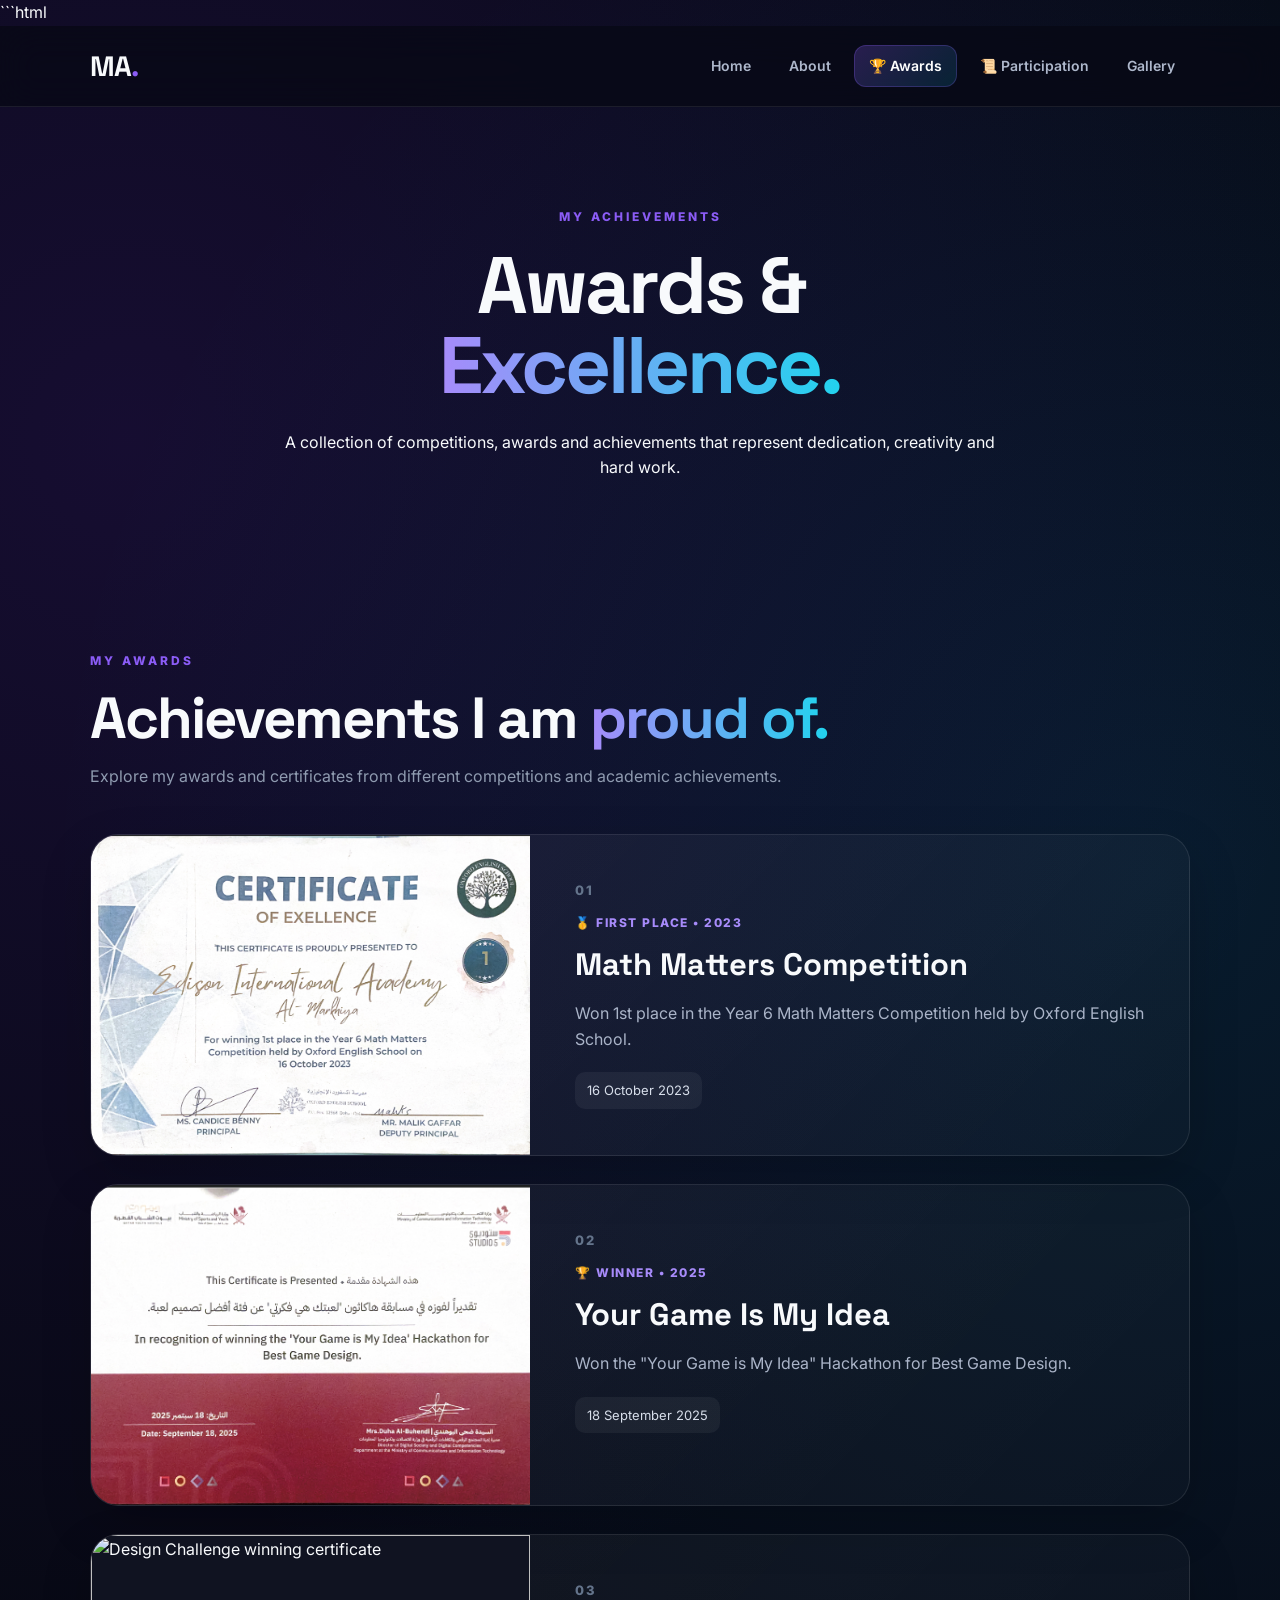
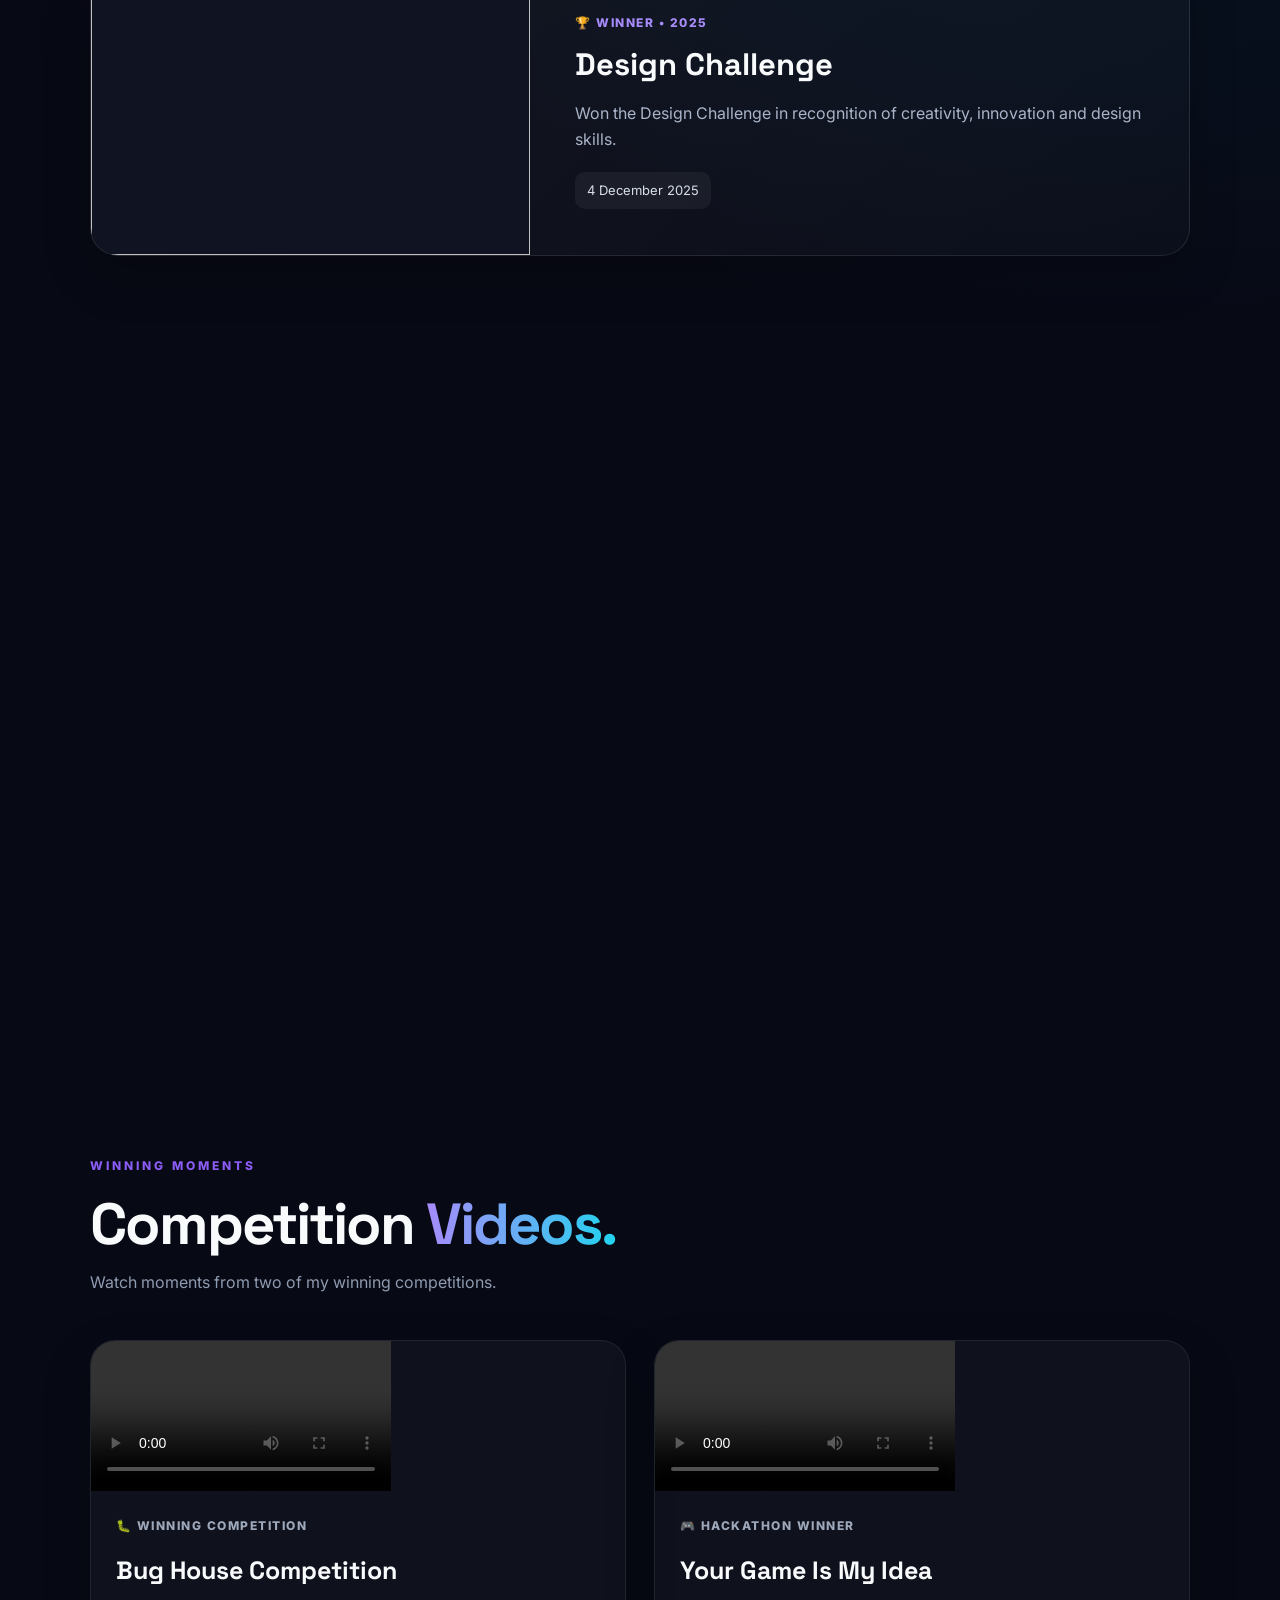
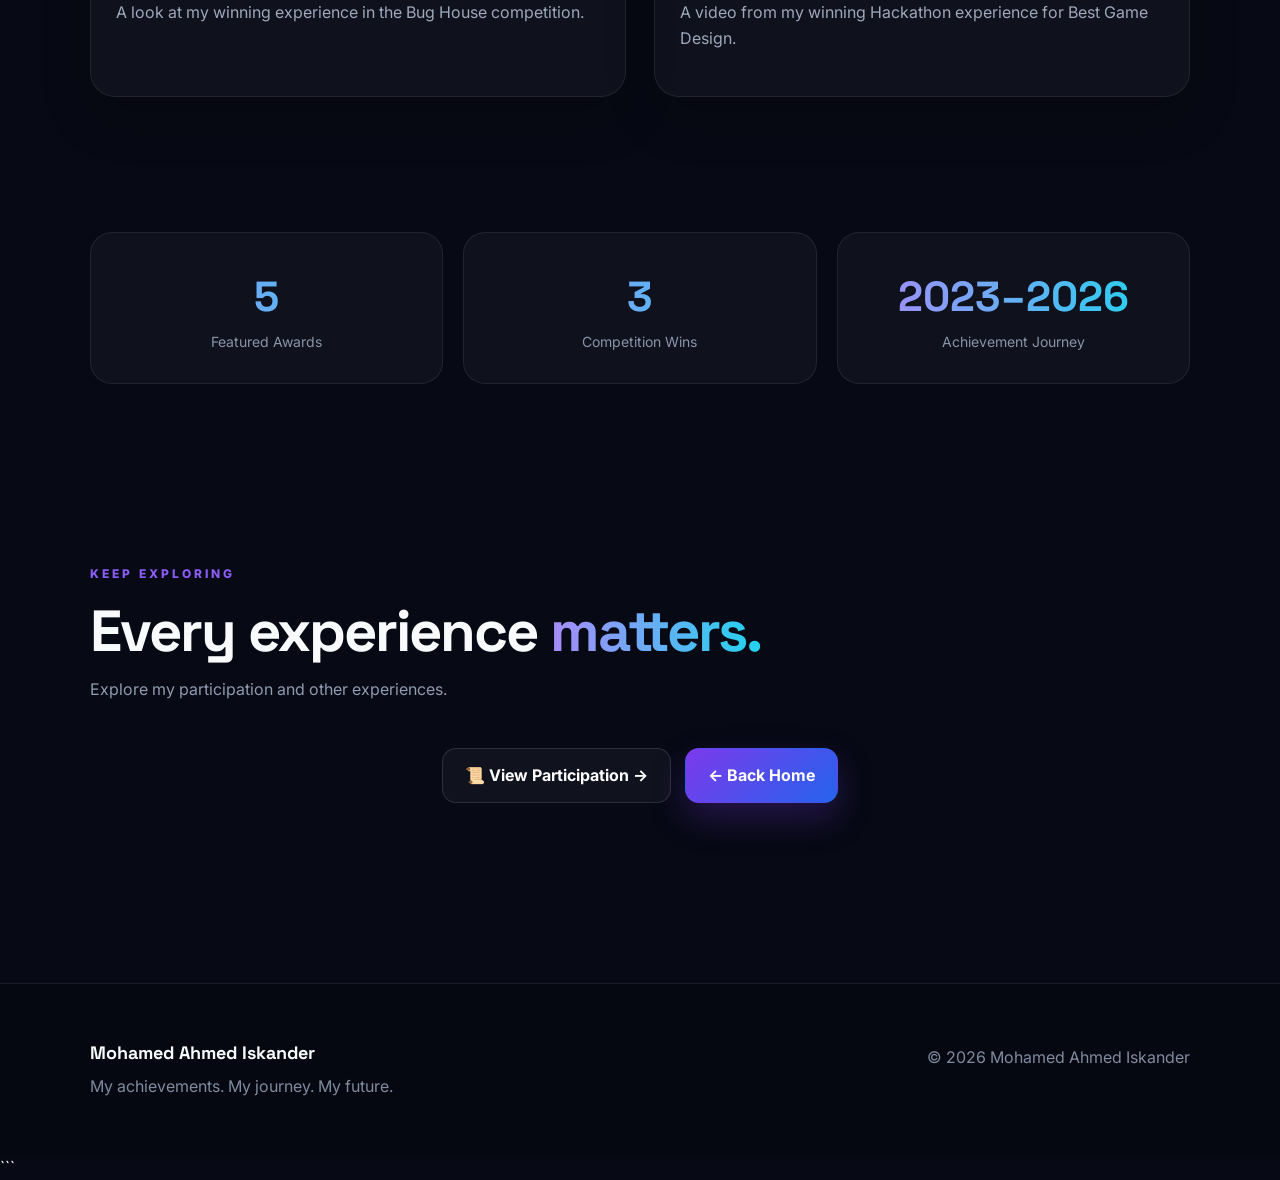
==== awards.html @ c9d1aa8b "Add files via upload" ====
```html
<!DOCTYPE html>
<html lang="en">

<head>

    <meta charset="UTF-8">

    <meta
        name="viewport"
        content="width=device-width, initial-scale=1.0"
    >

    <title>
        Mohamed Ahmed Iskander | Awards
    </title>

    <link rel="stylesheet" href="style.css">

</head>


<body>


    <!-- =====================================================
         NAVIGATION
    ====================================================== -->

    <nav class="navbar">

        <div class="logo">
            MA<span>.</span>
        </div>

        <div class="nav-links">

            <a href="index.html">
                Home
            </a>

            <a href="index.html#about">
                About
            </a>

            <a href="awards.html" class="active">
                🏆 Awards
            </a>

            <a href="participation.html">
                📜 Participation
            </a>

            <a href="index.html#gallery">
                Gallery
            </a>

        </div>

    </nav>



    <!-- =====================================================
         HERO
    ====================================================== -->

    <header class="page-hero">

        <div class="page-hero-content">

            <p class="eyebrow">
                MY ACHIEVEMENTS
            </p>

            <h1>
                Awards &
                <span>Excellence.</span>
            </h1>

            <p>
                A collection of competitions, awards and
                achievements that represent dedication,
                creativity and hard work.
            </p>

        </div>

    </header>



    <!-- =====================================================
         AWARDS
    ====================================================== -->

    <section class="section">

        <div class="section-heading">

            <p class="eyebrow">
                MY AWARDS
            </p>

            <h2>
                Achievements I am
                <span>proud of.</span>
            </h2>

            <p>
                Explore my awards and certificates from
                different competitions and academic achievements.
            </p>

        </div>



        <div class="achievement-list">


            <!-- =================================================
                 AWARD 01 — MATH MATTERS
            ================================================== -->

            <article class="achievement-card">

                <div class="achievement-image">

                    <img
                        src="images/maths winner.png"
                        alt="Math Matters First Place certificate"
                    >

                </div>


                <div class="achievement-info">

                    <p class="achievement-number">
                        01
                    </p>

                    <p class="achievement-tag">
                        🥇 FIRST PLACE • 2023
                    </p>

                    <h3>
                        Math Matters Competition
                    </h3>

                    <p class="desc">
                        Won 1st place in the Year 6
                        Math Matters Competition held
                        by Oxford English School.
                    </p>

                    <div class="date">
                        16 October 2023
                    </div>

                </div>

            </article>



            <!-- =================================================
                 AWARD 02 — HACKATHON
            ================================================== -->

            <article class="achievement-card">

                <div class="achievement-image">

                    <img
                        src="images/hackathon winning.png"
                        alt="Your Game Is My Idea Best Game Design certificate"
                    >

                </div>


                <div class="achievement-info">

                    <p class="achievement-number">
                        02
                    </p>

                    <p class="achievement-tag">
                        🏆 WINNER • 2025
                    </p>

                    <h3>
                        Your Game Is My Idea
                    </h3>

                    <p class="desc">
                        Won the "Your Game is My Idea"
                        Hackathon for Best Game Design.
                    </p>

                    <div class="date">
                        18 September 2025
                    </div>

                </div>

            </article>



            <!-- =================================================
                 AWARD 03 — DESIGN CHALLENGE
            ================================================== -->

            <article class="achievement-card">

                <div class="achievement-image">

                    <img
                        src="images/desighn challenge.png"
                        alt="Design Challenge winning certificate"
                    >

                </div>


                <div class="achievement-info">

                    <p class="achievement-number">
                        03
                    </p>

                    <p class="achievement-tag">
                        🏆 WINNER • 2025
                    </p>

                    <h3>
                        Design Challenge
                    </h3>

                    <p class="desc">
                        Won the Design Challenge in
                        recognition of creativity,
                        innovation and design skills.
                    </p>

                    <div class="date">
                        4 December 2025
                    </div>

                </div>

            </article>



            <!-- =================================================
                 AWARD 04 — MATHEMATICS EXCELLENCE
            ================================================== -->

            <article class="achievement-card">

                <div class="achievement-image">

                    <img
                        src="images/exelence in maths.png"
                        alt="Excellence in Mathematics certificate"
                    >

                </div>


                <div class="achievement-info">

                    <p class="achievement-number">
                        04
                    </p>

                    <p class="achievement-tag">
                        ⭐ EXCELLENCE • 2025–2026
                    </p>

                    <h3>
                        Excellence in Mathematics
                    </h3>

                    <p class="desc">
                        Certificate recognizing exceptional
                        skill, dedication and excellence in
                        Mathematics during the academic year
                        2025–2026.
                    </p>

                    <div class="date">
                        Academic Year 2025–2026
                    </div>

                </div>

            </article>



            <!-- =================================================
                 AWARD 05 — ENGLISH EXCELLENCE
            ================================================== -->

            <article class="achievement-card">

                <div class="achievement-image">

                    <img
                        src="images/exellence in english.jpg"
                        alt="Excellence in English certificate"
                    >

                </div>


                <div class="achievement-info">

                    <p class="achievement-number">
                        05
                    </p>

                    <p class="achievement-tag">
                        ⭐ EXCELLENCE • 2025–2026
                    </p>

                    <h3>
                        Excellence in English
                    </h3>

                    <p class="desc">
                        Certificate recognizing excellence,
                        dedication and achievement in English
                        during the academic year 2025–2026.
                    </p>

                    <div class="date">
                        Academic Year 2025–2026
                    </div>

                </div>

            </article>


        </div>

    </section>



    <!-- =====================================================
         WINNING COMPETITION VIDEOS
    ====================================================== -->

    <section class="section videos-section">

        <div class="section-heading">

            <p class="eyebrow">
                WINNING MOMENTS
            </p>

            <h2>
                Competition
                <span>Videos.</span>
            </h2>

            <p>
                Watch moments from two of my winning competitions.
            </p>

        </div>


        <div class="video-grid">


            <!-- =================================================
                 VIDEO 01 — BUG HOUSE
            ================================================== -->

            <article class="video-card">

                <div class="video-wrapper">

                    <video
                        controls
                        preload="metadata"
                        playsinline
                    >

                        <source
                            src="videos/bug-house.mp4"
                            type="video/mp4"
                        >

                        Your browser does not support HTML5 video.

                    </video>

                </div>


                <div class="video-info">

                    <p class="achievement-tag">
                        🐛 WINNING COMPETITION
                    </p>

                    <h3>
                        Bug House Competition
                    </h3>

                    <p class="desc">
                        A look at my winning experience in
                        the Bug House competition.
                    </p>

                </div>

            </article>



            <!-- =================================================
                 VIDEO 02 — HACKATHON
            ================================================== -->

            <article class="video-card">

                <div class="video-wrapper">

                    <video
                        controls
                        preload="metadata"
                        playsinline
                    >

                        <source
                            src="videos/hackathon.mp4"
                            type="video/mp4"
                        >

                        Your browser does not support HTML5 video.

                    </video>

                </div>


                <div class="video-info">

                    <p class="achievement-tag">
                        🎮 HACKATHON WINNER
                    </p>

                    <h3>
                        Your Game Is My Idea
                    </h3>

                    <p class="desc">
                        A video from my winning Hackathon
                        experience for Best Game Design.
                    </p>

                </div>

            </article>


        </div>

    </section>



    <!-- =====================================================
         ACHIEVEMENT SUMMARY
    ====================================================== -->

    <section class="stats-section">

        <div class="stat">

            <strong>
                5
            </strong>

            <span>
                Featured Awards
            </span>

        </div>


        <div class="stat">

            <strong>
                3
            </strong>

            <span>
                Competition Wins
            </span>

        </div>


        <div class="stat">

            <strong>
                2023–2026
            </strong>

            <span>
                Achievement Journey
            </span>

        </div>

    </section>



    <!-- =====================================================
         CALL TO ACTION
    ====================================================== -->

    <section class="section">

        <div class="section-heading">

            <p class="eyebrow">
                KEEP EXPLORING
            </p>

            <h2>
                Every experience
                <span>matters.</span>
            </h2>

            <p>
                Explore my participation and other experiences.
            </p>

        </div>


        <div class="center-button">

            <a
                href="participation.html"
                class="btn secondary"
            >
                📜 View Participation →
            </a>

            <a
                href="index.html"
                class="btn primary"
            >
                ← Back Home
            </a>

        </div>

    </section>



    <!-- =====================================================
         FOOTER
    ====================================================== -->

    <footer>

        <div>

            <strong>
                Mohamed Ahmed Iskander
            </strong>

            <p>
                My achievements. My journey. My future.
            </p>

        </div>


        <div>

            <p>
                © 2026 Mohamed Ahmed Iskander
            </p>

        </div>

    </footer>



    <!-- =====================================================
         JAVASCRIPT
    ====================================================== -->

    <script src="script.js"></script>


</body>

</html>
```
---- style.css ----
/* =====================================================
   MOHAMED AHMED ISKANDER
   ACHIEVEMENT PORTFOLIO
===================================================== */

@import url('https://fonts.googleapis.com/css2?family=Inter:wght@400;500;600;700;800&family=Space+Grotesk:wght@500;600;700&display=swap');


/* =====================================================
   RESET
===================================================== */

* {
    margin: 0;
    padding: 0;
    box-sizing: border-box;
}

html {
    scroll-behavior: smooth;
}

body {
    font-family: "Inter", sans-serif;
    background:
        radial-gradient(
            circle at 10% 10%,
            rgba(91, 33, 182, 0.18),
            transparent 30%
        ),
        radial-gradient(
            circle at 90% 20%,
            rgba(14, 165, 233, 0.12),
            transparent 30%
        ),
        #070914;

    color: #f8fafc;
    line-height: 1.6;
    overflow-x: hidden;
}


/* =====================================================
   SELECTION
===================================================== */

::selection {
    background: #8b5cf6;
    color: white;
}


/* =====================================================
   SCROLLBAR
===================================================== */

::-webkit-scrollbar {
    width: 10px;
}

::-webkit-scrollbar-track {
    background: #070914;
}

::-webkit-scrollbar-thumb {
    background: linear-gradient(
        #8b5cf6,
        #06b6d4
    );

    border-radius: 20px;
}


/* =====================================================
   NAVIGATION
===================================================== */

.navbar {
    position: sticky;
    top: 0;
    z-index: 1000;

    width: 100%;

    display: flex;
    justify-content: space-between;
    align-items: center;

    padding: 18px 7%;

    background: rgba(7, 9, 20, 0.75);

    backdrop-filter: blur(18px);
    -webkit-backdrop-filter: blur(18px);

    border-bottom: 1px solid rgba(255, 255, 255, 0.08);
}


.logo {
    font-family: "Space Grotesk", sans-serif;

    font-size: 28px;
    font-weight: 800;

    letter-spacing: -1px;
}


.logo span {
    color: #8b5cf6;
}


.nav-links {
    display: flex;
    align-items: center;

    gap: 8px;
}


.nav-links a {
    color: #aeb8cc;

    text-decoration: none;

    padding: 10px 15px;

    border-radius: 12px;

    font-size: 14px;
    font-weight: 600;

    transition: 0.3s ease;
}


.nav-links a:hover {
    color: white;

    background: rgba(139, 92, 246, 0.12);

    transform: translateY(-2px);
}


.nav-links a.active {
    color: white;

    background:
        linear-gradient(
            135deg,
            rgba(139, 92, 246, 0.25),
            rgba(6, 182, 212, 0.15)
        );

    box-shadow:
        inset 0 0 0 1px
        rgba(139, 92, 246, 0.25);
}


/* =====================================================
   HERO
===================================================== */

.hero {
    min-height: 88vh;

    display: grid;

    grid-template-columns:
        1.15fr
        0.85fr;

    align-items: center;

    gap: 70px;

    padding: 90px 7%;

    position: relative;
}


.hero::before {
    content: "";

    position: absolute;

    width: 450px;
    height: 450px;

    background: #8b5cf6;

    filter: blur(180px);

    opacity: 0.12;

    top: 10%;
    left: -150px;

    pointer-events: none;
}


.hero-text {
    position: relative;

    z-index: 2;
}


.eyebrow {
    color: #8b5cf6;

    font-size: 12px;
    font-weight: 800;

    letter-spacing: 3px;

    text-transform: uppercase;

    margin-bottom: 18px;
}


.hero h1 {
    font-family: "Space Grotesk", sans-serif;

    font-size: clamp(
        50px,
        7vw,
        92px
    );

    line-height: 0.98;

    letter-spacing: -4px;

    margin-bottom: 30px;
}


.hero h1 span,
.page-hero h1 span,
.section-heading h2 span {
    background:
        linear-gradient(
            90deg,
            #a78bfa,
            #22d3ee
        );

    -webkit-background-clip: text;
    background-clip: text;

    color: transparent;
}


.hero-description {
    max-width: 650px;

    color: #aab4c8;

    font-size: 18px;

    margin-bottom: 35px;
}


.hero-buttons {
    display: flex;

    gap: 14px;

    flex-wrap: wrap;
}


/* =====================================================
   BUTTONS
===================================================== */

.btn {
    display: inline-flex;

    align-items: center;
    justify-content: center;

    padding: 14px 22px;

    border-radius: 14px;

    text-decoration: none;

    font-weight: 700;

    transition: 0.3s ease;

    border: 1px solid transparent;
}


.btn.primary {
    color: white;

    background:
        linear-gradient(
            135deg,
            #7c3aed,
            #2563eb
        );

    box-shadow:
        0 15px 35px
        rgba(124, 58, 237, 0.25);
}


.btn.primary:hover {
    transform: translateY(-4px);

    box-shadow:
        0 20px 45px
        rgba(124, 58, 237, 0.4);
}


.btn.secondary {
    color: white;

    background:
        rgba(255, 255, 255, 0.04);

    border-color:
        rgba(255, 255, 255, 0.12);
}


.btn.secondary:hover {
    background:
        rgba(255, 255, 255, 0.09);

    transform: translateY(-4px);
}


/* =====================================================
   HERO IMAGE
===================================================== */

.hero-image {
    display: flex;

    justify-content: center;
}


.image-placeholder {
    width: min(
        390px,
        100%
    );

    aspect-ratio: 4 / 5;

    display: flex;

    flex-direction: column;

    justify-content: center;

    align-items: center;

    text-align: center;

    border-radius: 35px;

    background:
        linear-gradient(
            145deg,
            rgba(139, 92, 246, 0.18),
            rgba(6, 182, 212, 0.08)
        );

    border:
        1px solid
        rgba(255, 255, 255, 0.12);

    box-shadow:
        0 30px 80px
        rgba(0, 0, 0, 0.35);

    animation:
        floating 5s ease-in-out infinite;

    overflow: hidden;
}


.image-placeholder span {
    font-size: 18px;

    font-weight: 800;
}


.image-placeholder small {
    margin-top: 8px;

    color: #8f9bb0;
}


@keyframes floating {

    0%,
    100% {
        transform: translateY(0);
    }

    50% {
        transform: translateY(-12px);
    }

}


/* =====================================================
   PAGE HERO
===================================================== */

.page-hero {
    text-align: center;

    max-width: 900px;

    margin: auto;

    padding:
        100px
        7%
        70px;
}


.page-hero h1 {
    font-family: "Space Grotesk", sans-serif;

    font-size:
        clamp(
            45px,
            7vw,
            80px
        );

    line-height: 1;

    letter-spacing: -3px;

    margin-bottom: 25px;
}


.page-hero > p:last-child {
    color: #aab4c8;

    max-width: 650px;

    margin: auto;

    font-size: 17px;
}


/* =====================================================
   SECTIONS
===================================================== */

.section {
    width: min(
        1200px,
        86%
    );

    margin: auto;

    padding: 100px 0;
}


.section-heading {
    margin-bottom: 45px;
}


.section-heading h2 {
    font-family: "Space Grotesk", sans-serif;

    font-size:
        clamp(
            36px,
            5vw,
            58px
        );

    line-height: 1.05;

    letter-spacing: -2px;

    margin-bottom: 15px;
}


.section-heading > p:last-child {
    color: #8f9bb0;
}


/* =====================================================
   ABOUT
===================================================== */

.about-content {
    display: grid;

    grid-template-columns:
        0.75fr
        1.25fr;

    gap: 60px;

    align-items: center;
}


.about-photo .image-placeholder {
    width: 100%;

    max-width: 400px;
}


.about-text h3 {
    font-family:
        "Space Grotesk",
        sans-serif;

    font-size: 30px;

    margin-bottom: 20px;
}


.about-text p {
    color: #aab4c8;

    margin-bottom: 17px;

    font-size: 16px;
}


/* =====================================================
   STATS
===================================================== */

.stats-section {
    width: 86%;

    max-width: 1200px;

    margin: auto;

    display: grid;

    grid-template-columns:
        repeat(
            3,
            1fr
        );

    gap: 20px;

    padding:
        35px
        0
        80px;
}


.stat {
    padding: 30px;

    border-radius: 22px;

    background:
        rgba(255, 255, 255, 0.035);

    border:
        1px solid
        rgba(255, 255, 255, 0.08);

    text-align: center;

    transition: 0.3s ease;
}


.stat:hover {
    transform: translateY(-7px);

    border-color:
        rgba(139, 92, 246, 0.4);

    background:
        rgba(139, 92, 246, 0.07);
}


.stat strong {
    display: block;

    font-family:
        "Space Grotesk",
        sans-serif;

    font-size: 42px;

    background:
        linear-gradient(
            90deg,
            #a78bfa,
            #22d3ee
        );

    -webkit-background-clip: text;
    background-clip: text;

    color: transparent;
}


.stat span {
    color: #8995aa;

    font-size: 14px;
}


/* =====================================================
   ACHIEVEMENT CARDS
===================================================== */

.achievement-list {
    display: grid;

    gap: 28px;
}


.achievement-card {
    display: grid;

    grid-template-columns:
        0.8fr
        1.2fr;

    overflow: hidden;

    border-radius: 28px;

    background:
        linear-gradient(
            135deg,
            rgba(255, 255, 255, 0.055),
            rgba(255, 255, 255, 0.02)
        );

    border:
        1px solid
        rgba(255, 255, 255, 0.09);

    transition: 0.4s ease;

    box-shadow:
        0 20px 50px
        rgba(0, 0, 0, 0.18);
}


.achievement-card:hover {
    transform: translateY(-8px);

    border-color:
        rgba(139, 92, 246, 0.35);

    box-shadow:
        0 30px 70px
        rgba(0, 0, 0, 0.3);
}


.achievement-image {
    min-height: 320px;

    overflow: hidden;

    background: #101321;
}


.achievement-image img {
    width: 100%;
    height: 100%;

    display: block;

    object-fit: cover;

    cursor: zoom-in;

    transition: 0.6s ease;
}


.achievement-card:hover
.achievement-image img {
    transform: scale(1.05);
}


.achievement-info {
    padding: 45px;
}


.achievement-number {
    color: #64748b;

    font-size: 13px;

    font-weight: 800;

    letter-spacing: 2px;

    margin-bottom: 12px;
}


.achievement-tag {
    color: #a78bfa;

    font-size: 12px;

    font-weight: 800;

    letter-spacing: 1.5px;

    margin-bottom: 15px;
}


.achievement-info h3 {
    font-family:
        "Space Grotesk",
        sans-serif;

    font-size: 31px;

    line-height: 1.15;

    margin-bottom: 18px;
}


.desc {
    color: #aab4c8;

    margin-bottom: 20px;
}


.date {
    display: inline-block;

    color: #d7deea;

    font-size: 13px;

    padding: 8px 12px;

    border-radius: 10px;

    background:
        rgba(255, 255, 255, 0.05);
}


.prize {
    display: inline-block;

    margin: 5px 0 15px;

    padding: 10px 14px;

    border-radius: 12px;

    background:
        rgba(139, 92, 246, 0.12);

    color: #c4b5fd;

    font-weight: 800;

    font-size: 13px;
}


.source-link {
    display: inline-block;

    margin-top: 20px;

    color: #67e8f9;

    text-decoration: none;

    font-weight: 700;

    font-size: 14px;
}


.source-link:hover {
    text-decoration: underline;
}


/* =====================================================
   CERTIFICATES
===================================================== */

.certificate-grid {
    display: grid;

    grid-template-columns:
        repeat(
            2,
            1fr
        );

    gap: 25px;
}


.certificate-card {
    overflow: hidden;

    border-radius: 24px;

    background:
        rgba(255, 255, 255, 0.035);

    border:
        1px solid
        rgba(255, 255, 255, 0.08);

    transition: 0.4s ease;
}


.certificate-card:hover {
    transform: translateY(-8px);

    border-color:
        rgba(34, 211, 238, 0.3);
}


.certificate-card img {
    width: 100%;

    height: 360px;

    object-fit: cover;

    display: block;

    cursor: zoom-in;

    transition: 0.5s ease;
}


.certificate-card:hover img {
    transform: scale(1.04);
}


.certificate-info {
    padding: 22px;
}


.certificate-info p {
    color: #8b5cf6;

    font-size: 13px;

    font-weight: 700;

    margin-bottom: 8px;
}


.certificate-info h3 {
    font-family:
        "Space Grotesk",
        sans-serif;

    font-size: 21px;
}


/* =====================================================
   VIDEOS
===================================================== */

.video-grid {
    display: grid;

    grid-template-columns:
        repeat(
            2,
            1fr
        );

    gap: 28px;
}


.video-card {
    overflow: hidden;

    border-radius: 25px;

    background:
        rgba(255, 255, 255, 0.035);

    border:
        1px solid
        rgba(255, 255, 255, 0.08);

    transition: 0.4s ease;

    box-shadow:
        0 20px 50px
        rgba(0, 0, 0, 0.18);
}


.video-card:hover {
    transform: translateY(-8px);

    border-color:
        rgba(139, 92, 246, 0.35);

    box-shadow:
        0 30px 70px
        rgba(0, 0, 0, 0.3);
}


.video-container {
    background: #000;

    aspect-ratio: 16 / 9;

    overflow: hidden;
}


.video-container video {
    width: 100%;
    height: 100%;

    display: block;

    object-fit: cover;
}


.video-info {
    padding: 25px;
}


.video-info h3 {
    font-family:
        "Space Grotesk",
        sans-serif;

    font-size: 25px;

    margin-bottom: 10px;
}


.video-info p {
    color: #9da8bb;
}


/* =====================================================
   PARTICIPATION PREVIEW
===================================================== */

.preview-grid {
    display: grid;

    grid-template-columns:
        repeat(
            3,
            1fr
        );

    gap: 22px;
}


.preview-card {
    overflow: hidden;

    border-radius: 22px;

    background:
        rgba(255, 255, 255, 0.035);

    border:
        1px solid
        rgba(255, 255, 255, 0.08);

    transition: 0.4s ease;
}


.preview-card:hover {
    transform: translateY(-8px);

    border-color:
        rgba(6, 182, 212, 0.35);
}


.preview-image {
    height: 280px;

    overflow: hidden;
}


.preview-image img {
    width: 100%;
    height: 100%;

    object-fit: cover;

    display: block;

    cursor: zoom-in;

    transition: 0.5s ease;
}


.preview-card:hover
.preview-image img {
    transform: scale(1.06);
}


.preview-content {
    padding: 20px;
}


.preview-content p {
    color: #22d3ee;

    font-size: 12px;

    font-weight: 800;

    letter-spacing: 1px;
}


.preview-content h3 {
    font-family:
        "Space Grotesk",
        sans-serif;

    margin-top: 7px;
}


/* =====================================================
   GALLERY
===================================================== */

.gallery-grid {
    display: grid;

    grid-template-columns:
        repeat(
            4,
            1fr
        );

    gap: 16px;
}


.gallery-item {
    height: 280px;

    overflow: hidden;

    border-radius: 20px;

    border:
        1px solid
        rgba(255, 255, 255, 0.08);

    background: #101321;
}


.gallery-item img {
    width: 100%;
    height: 100%;

    object-fit: cover;

    cursor: zoom-in;

    transition: 0.5s ease;
}


.gallery-item:hover img {
    transform: scale(1.08);
}


/* =====================================================
   CENTER BUTTON
===================================================== */

.center-button {
    text-align: center;

    margin-top: 40px;

    display: flex;

    justify-content: center;

    align-items: center;

    gap: 14px;

    flex-wrap: wrap;
}


/* =====================================================
   FOOTER
===================================================== */

footer {
    margin-top: 80px;

    padding: 55px 7%;

    display: flex;

    justify-content: space-between;

    gap: 30px;

    flex-wrap: wrap;

    border-top:
        1px solid
        rgba(255, 255, 255, 0.08);

    background:
        rgba(0, 0, 0, 0.15);
}


footer strong {
    font-family:
        "Space Grotesk",
        sans-serif;

    font-size: 18px;
}


footer p {
    color: #7f8ba0;

    margin-top: 6px;
}


/* =====================================================
   IMAGE LIGHTBOX
===================================================== */

.lightbox {
    position: fixed;

    inset: 0;

    z-index: 5000;

    display: flex;

    align-items: center;

    justify-content: center;

    padding: 30px;

    background:
        rgba(0, 0, 0, 0.92);

    opacity: 0;

    visibility: hidden;

    transition: 0.3s ease;
}


.lightbox.active {
    opacity: 1;

    visibility: visible;
}


.lightbox img {
    max-width: 92vw;

    max-height: 88vh;

    object-fit: contain;

    border-radius: 12px;

    box-shadow:
        0 30px 100px
        rgba(0, 0, 0, 0.7);
}


.lightbox-close {
    position: absolute;

    top: 25px;

    right: 30px;

    width: 48px;

    height: 48px;

    border-radius: 50%;

    border:
        1px solid
        rgba(255, 255, 255, 0.15);

    background:
        rgba(255, 255, 255, 0.08);

    color: white;

    font-size: 25px;

    cursor: pointer;

    transition: 0.3s ease;
}


.lightbox-close:hover {
    background:
        rgba(139, 92, 246, 0.3);

    transform: rotate(90deg);
}


/* =====================================================
   SCROLL TOP
===================================================== */

.scroll-top {
    position: fixed;

    right: 25px;

    bottom: 25px;

    width: 48px;

    height: 48px;

    border: none;

    border-radius: 50%;

    background:
        linear-gradient(
            135deg,
            #7c3aed,
            #2563eb
        );

    color: white;

    font-size: 20px;

    cursor: pointer;

    opacity: 0;

    visibility: hidden;

    transform: translateY(20px);

    transition: 0.3s ease;

    z-index: 900;
}


.scroll-top.show {
    opacity: 1;

    visibility: visible;

    transform: translateY(0);
}


/* =====================================================
   REVEAL ANIMATION
===================================================== */

.reveal {
    opacity: 0;

    transform: translateY(30px);

    transition:
        opacity 0.7s ease,
        transform 0.7s ease;
}


.reveal.visible {
    opacity: 1;

    transform: translateY(0);
}


/* =====================================================
   IMAGE ERROR
===================================================== */

.image-error {
    opacity: 0.25;

    filter: grayscale(1);
}


/* =====================================================
   RESPONSIVE — TABLET
===================================================== */

@media (max-width: 900px) {

    .navbar {
        padding: 15px 5%;
    }


    .nav-links {
        gap: 2px;
    }


    .nav-links a {
        padding: 8px 9px;

        font-size: 12px;
    }


    .hero {
        grid-template-columns: 1fr;

        padding-top: 70px;

        text-align: center;
    }


    .hero-description {
        margin-left: auto;

        margin-right: auto;
    }


    .hero-buttons {
        justify-content: center;
    }


    .hero-image {
        max-width: 400px;

        margin: auto;
    }


    .about-content {
        grid-template-columns: 1fr;
    }


    .about-photo {
        display: flex;

        justify-content: center;
    }


    .achievement-card {
        grid-template-columns: 1fr;
    }


    .achievement-image {
        min-height: 400px;
    }


    .certificate-grid,
    .video-grid {
        grid-template-columns: 1fr;
    }


    .preview-grid {
        grid-template-columns: 1fr;
    }


    .gallery-grid {
        grid-template-columns:
            repeat(
                2,
                1fr
            );
    }

}


/* =====================================================
   RESPONSIVE — MOBILE
===================================================== */

@media (max-width: 600px) {

    .navbar {
        flex-direction: column;

        gap: 15px;
    }


    .nav-links {
        width: 100%;

        justify-content: center;

        flex-wrap: wrap;
    }


    .hero {
        padding: 60px 5%;
    }


    .hero h1 {
        font-size: 52px;

        letter-spacing: -3px;
    }


    .section {
        width: 90%;

        padding: 70px 0;
    }


    .stats-section {
        width: 90%;

        grid-template-columns: 1fr;
    }


    .achievement-info {
        padding: 28px;
    }


    .achievement-info h3 {
        font-size: 26px;
    }


    .achievement-image {
        min-height: 300px;
    }


    .certificate-card img {
        height: 300px;
    }


    .gallery-grid {
        grid-template-columns: 1fr;
    }


    .gallery-item {
        height: 350px;
    }


    .page-hero {
        padding-top: 70px;
    }


    .page-hero h1 {
        font-size: 48px;

        letter-spacing: -2px;
    }


    footer {
        text-align: center;

        justify-content: center;
    }


    .center-button {
        flex-direction: column;
    }


    .center-button .btn {
        width: 100%;

        max-width: 300px;
    }

}
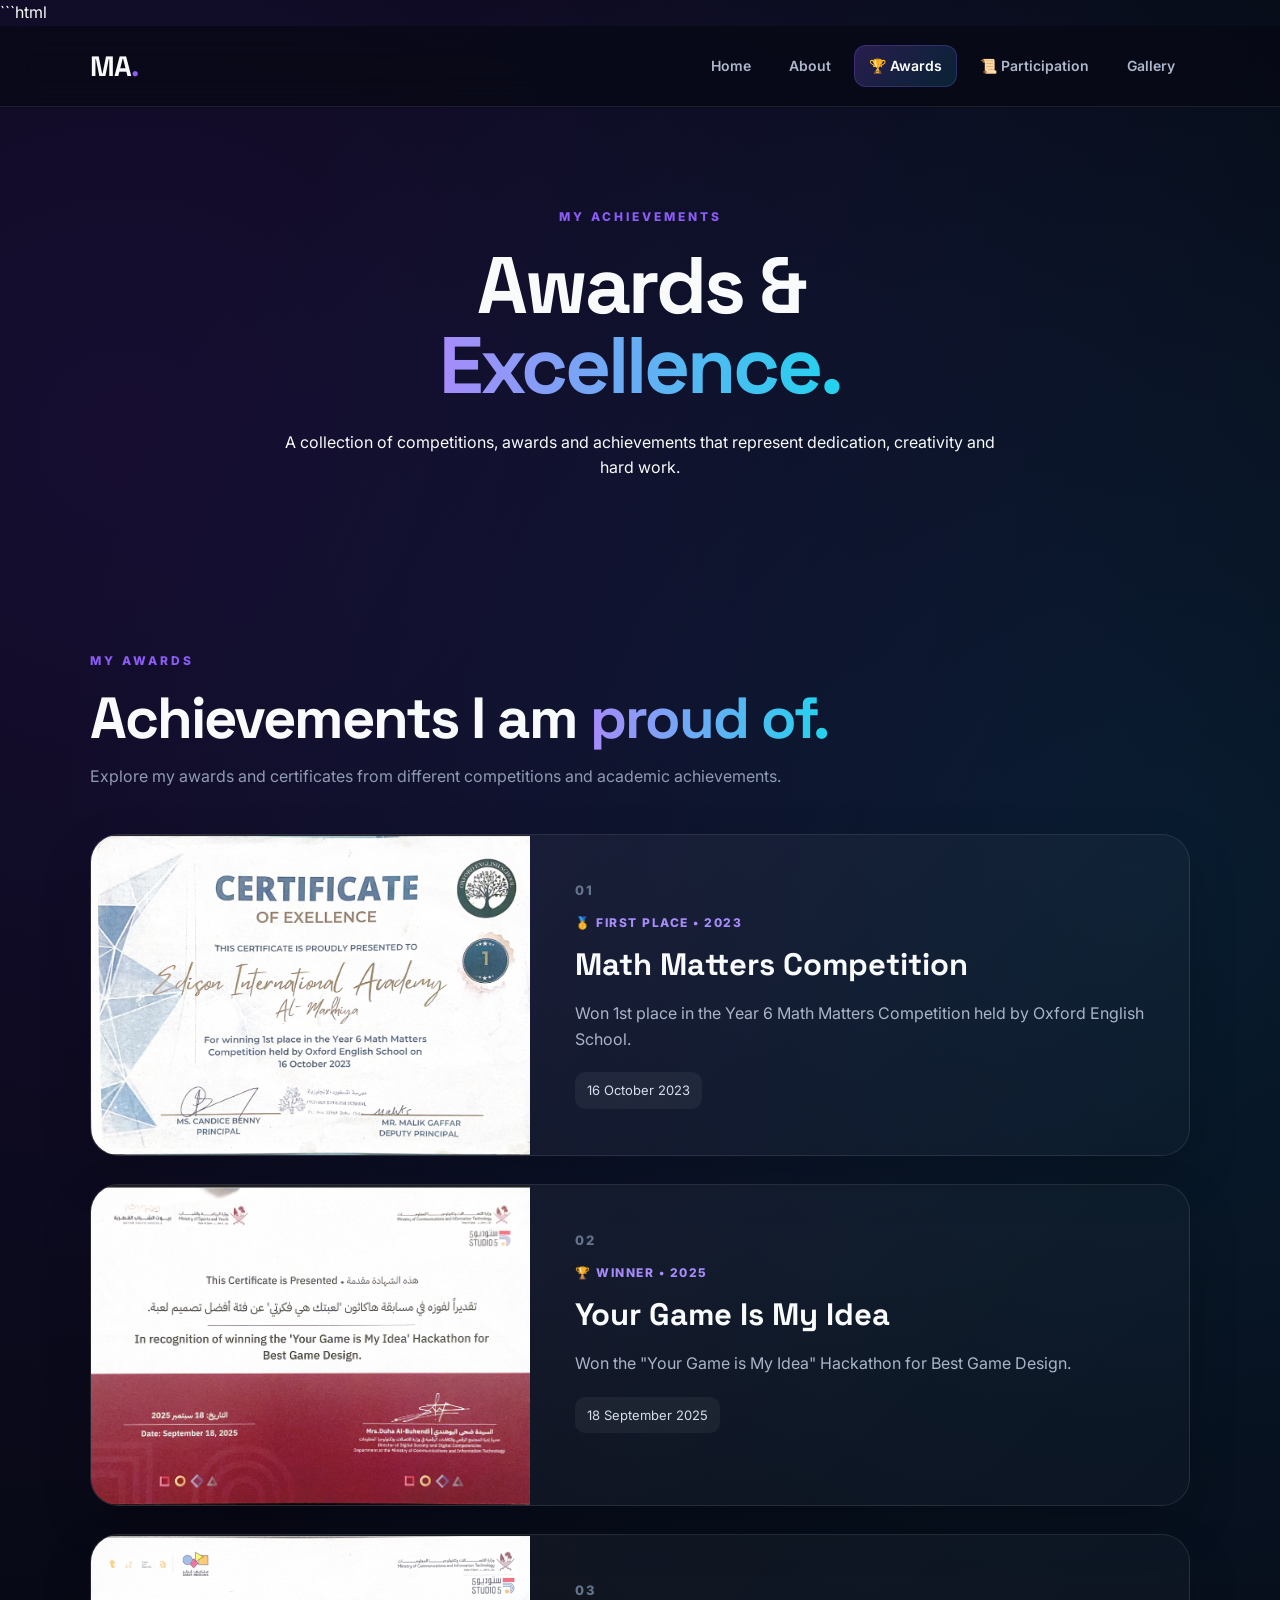
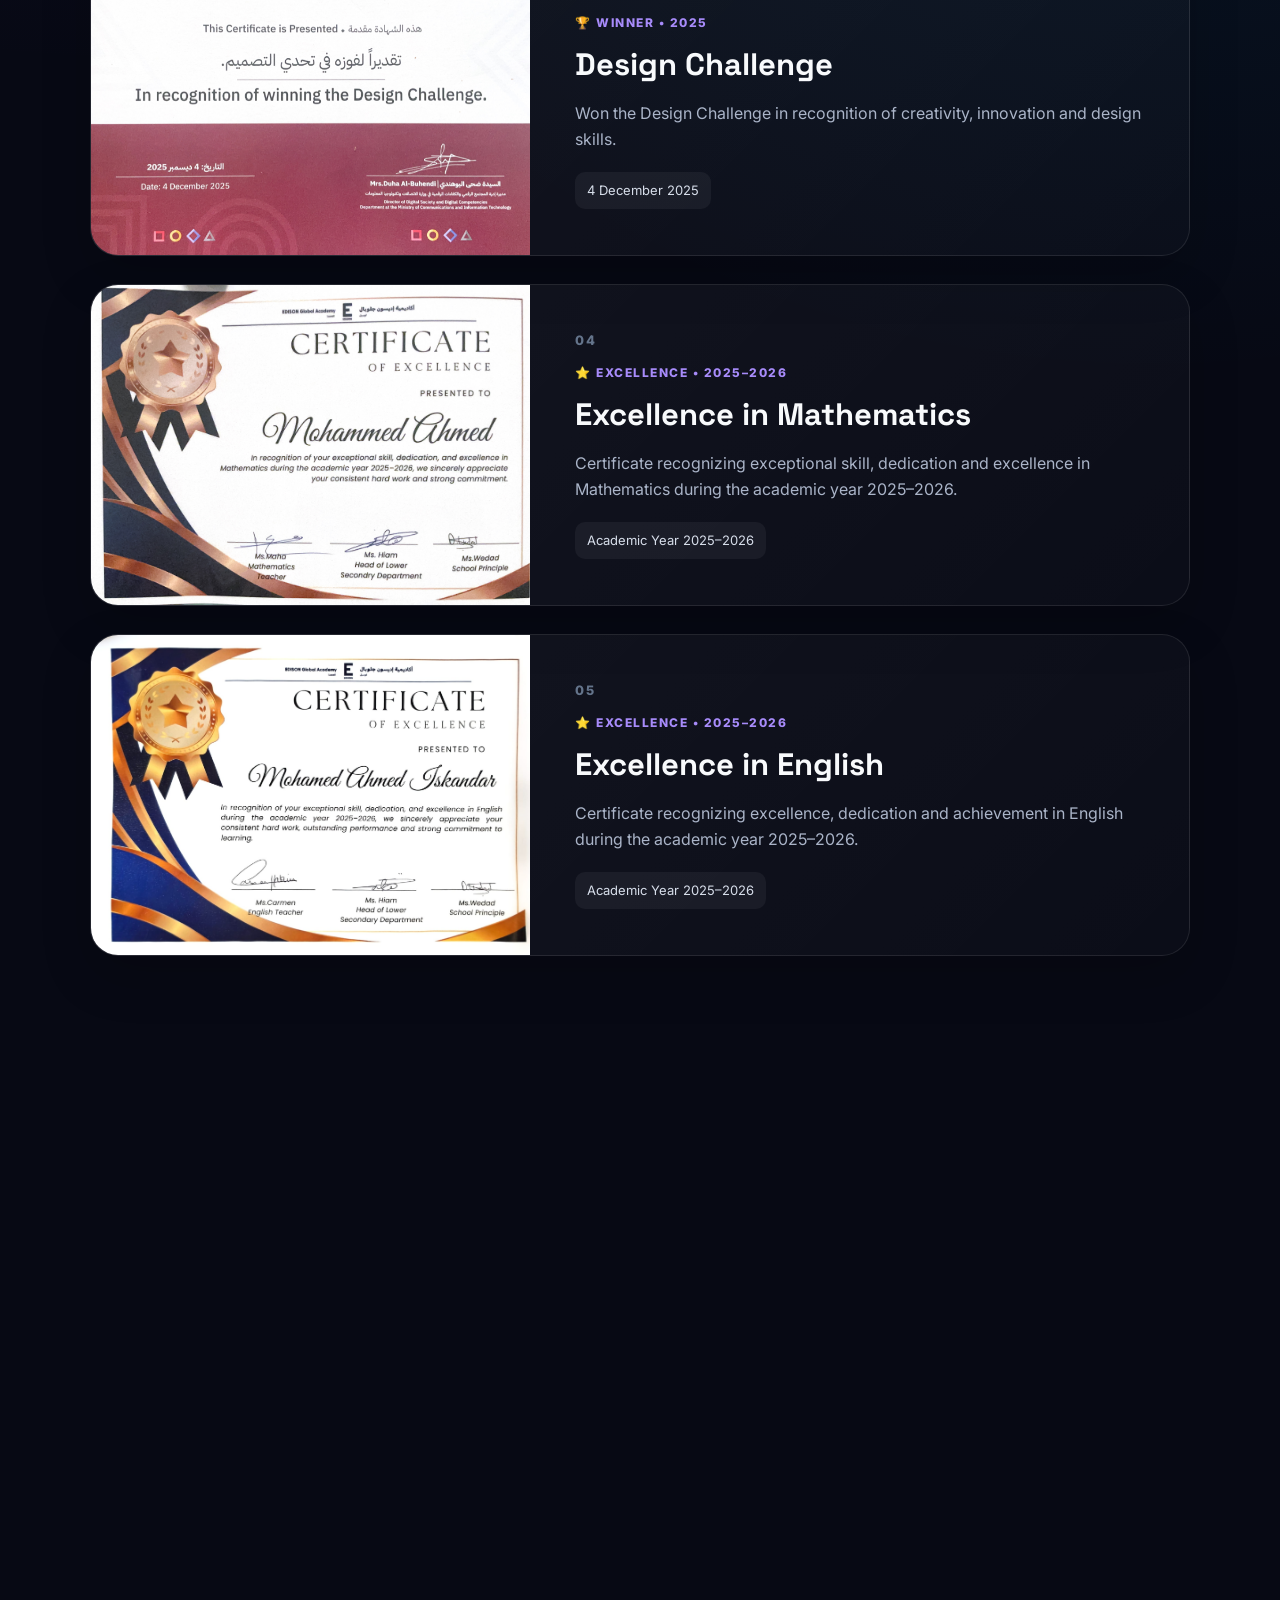
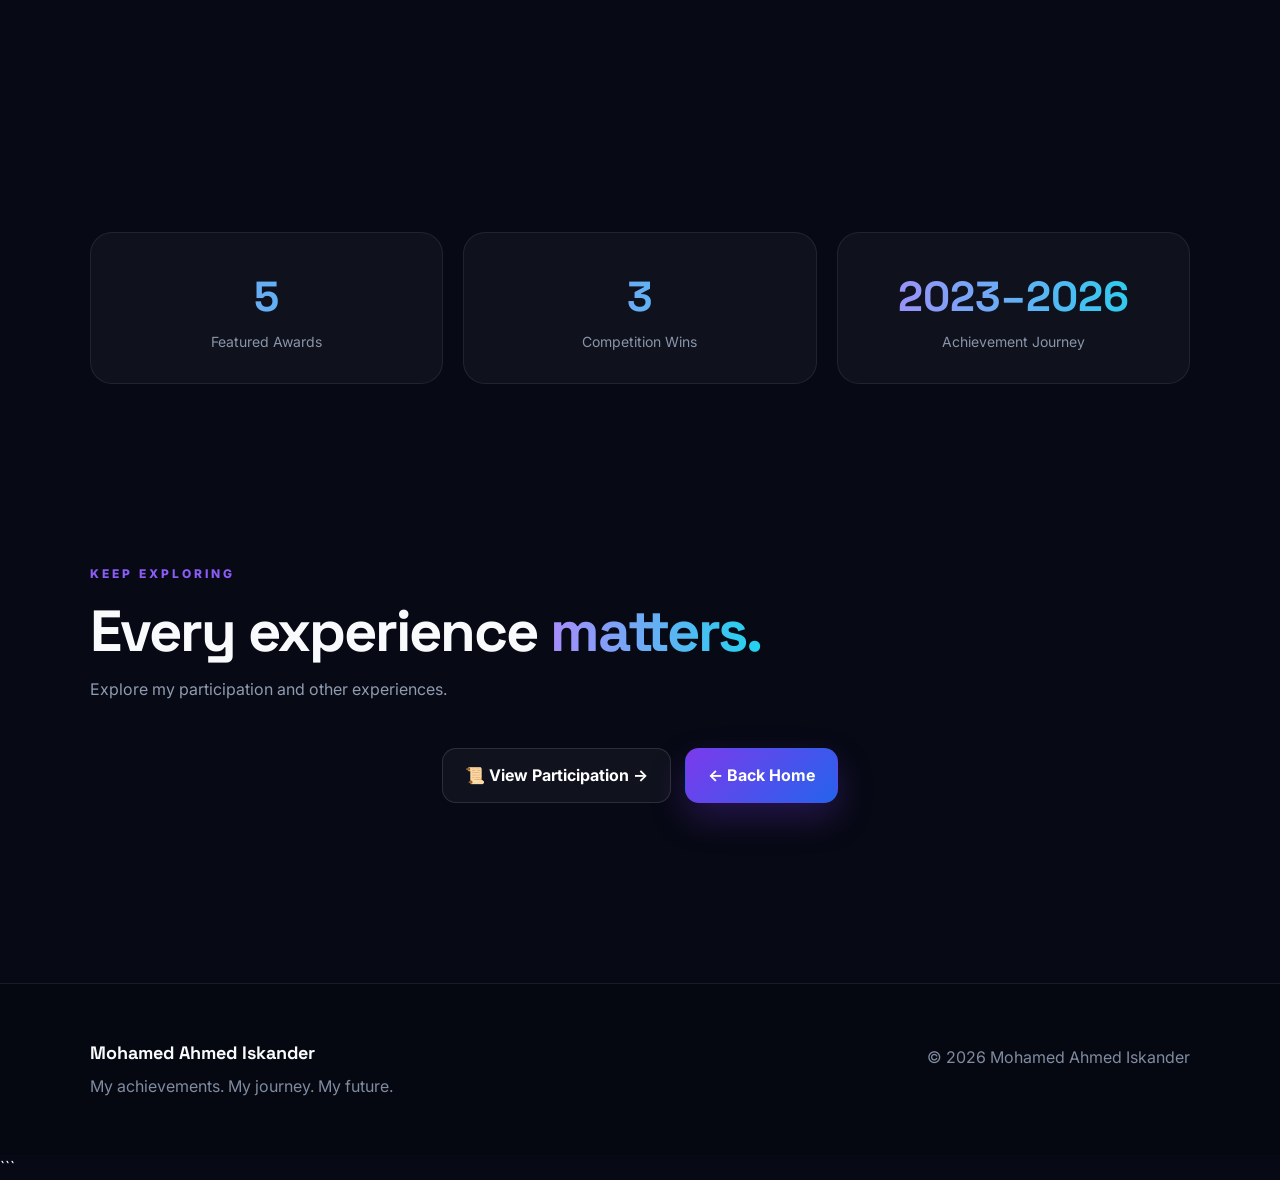
==== commit 28db0fad: "Add files via upload" ====
--- a/awards.html
+++ b/awards.html
@@ -219,7 +219,7 @@
                 <div class="achievement-image">
 
                     <img
-                        src="images/desighn challenge.png"
+                        src="images/design challenge.png"
                         alt="Design Challenge winning certificate"
                     >
 
